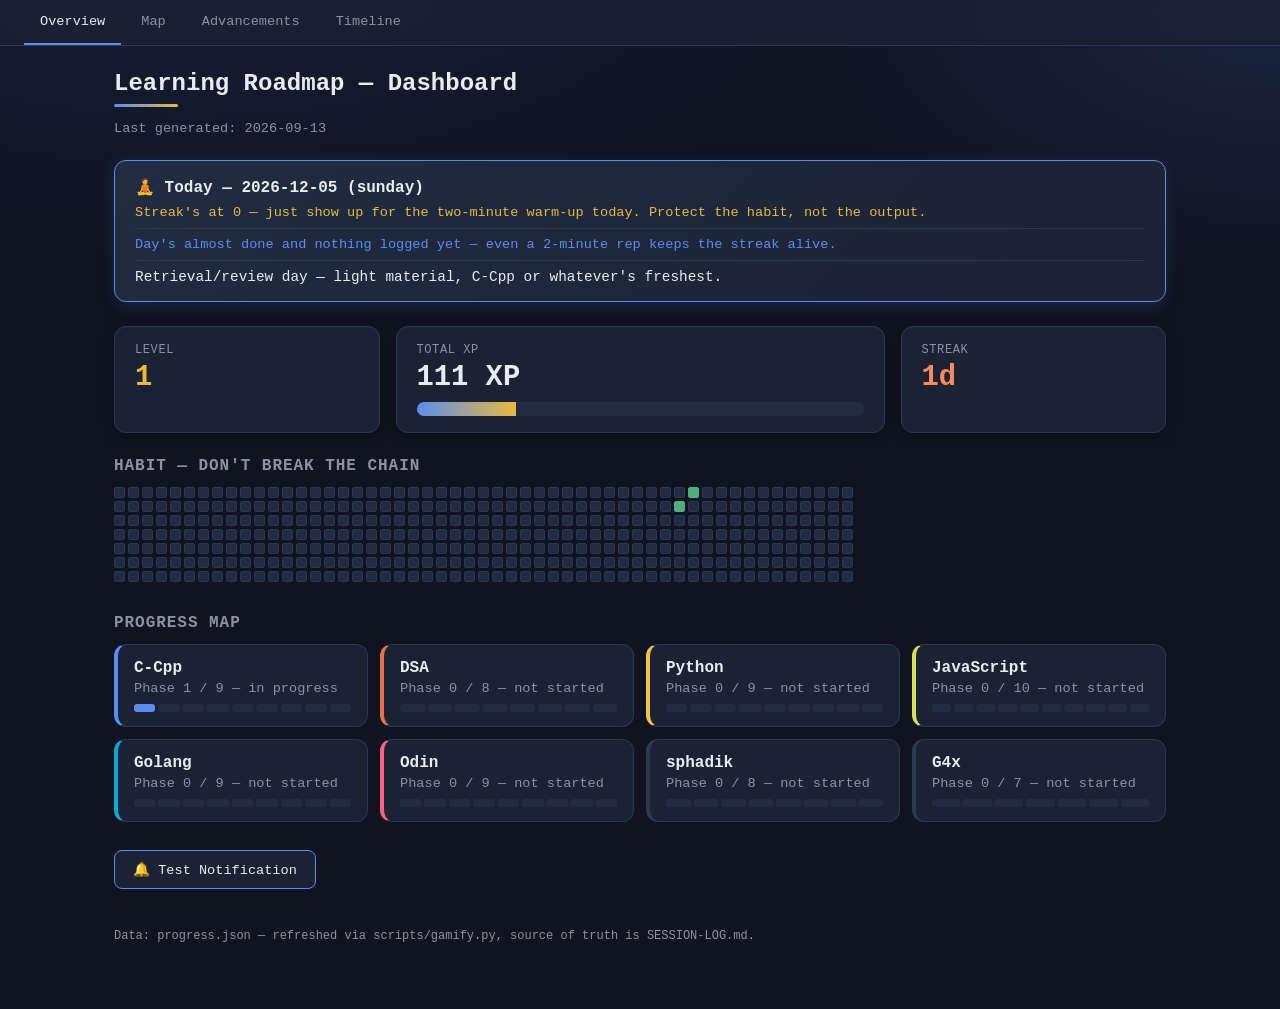
==== index.html @ 18591872 "Fix stale today.json making the dashboard think a past day was today today.json only regenerates at " ====
<!doctype html>
<html lang="en">
<head>
<meta charset="utf-8">
<meta name="viewport" content="width=device-width, initial-scale=1">
<title>Learning Roadmap — Dashboard</title>
<link rel="stylesheet" href="style.css">
<link rel="manifest" href="manifest.json">
<meta name="theme-color" content="#0f1420">
<link rel="apple-touch-icon" href="icons/icon-192.png">
<link rel="icon" href="data:image/svg+xml,<svg xmlns=%27http://www.w3.org/2000/svg%27 viewBox=%270 0 100 100%27><text y=%27.9em%27 font-size=%2790%27>%F0%9F%8E%AE</text></svg>">
</head>
<body>
  <main>
    <h1>Learning Roadmap — Dashboard</h1>
    <div class="sub" id="generated">loading…</div>

    <div class="today-card" id="today-card" hidden></div>

    <div class="top">
      <div class="card">
        <div class="label">Level</div>
        <div class="value level-value" id="level">—</div>
      </div>
      <div class="card" style="flex: 2;">
        <div class="label">Total XP</div>
        <div class="value" id="xp">—</div>
        <div class="xp-bar-wrap"><div class="xp-bar" id="xp-bar" style="width:0%"></div></div>
      </div>
      <div class="card">
        <div class="label">Streak</div>
        <div class="value streak-value" id="streak">—</div>
      </div>
    </div>

    <section>
      <h2>Habit — Don't Break the Chain</h2>
      <div class="heatmap-wrap">
        <div class="heatmap" id="heatmap"></div>
      </div>
    </section>

    <section>
      <h2>Progress Map</h2>
      <div class="map-grid" id="map"></div>
    </section>

    <section class="notif-test">
      <button id="test-notif-btn">🔔 Test Notification</button>
      <div class="notif-status" id="notif-status"></div>
    </section>

    <footer id="footer"></footer>
  </main>

  <script src="nav.js"></script>
  <script>
    renderNav("index.html");

    function render(data) {
      document.getElementById("generated").textContent = "Last generated: " + data.generated;
      document.getElementById("level").textContent = data.level;
      document.getElementById("xp").textContent = data.total_xp + " XP";
      document.getElementById("streak").textContent = data.streak.current + "d";

      const xpIntoLevel = data.total_xp % 500;
      document.getElementById("xp-bar").style.width = (xpIntoLevel / 500 * 100) + "%";

      const map = document.getElementById("map");
      map.innerHTML = "";
      for (const [subject, info] of Object.entries(data.subjects)) {
        const card = document.createElement("div");
        card.className = "subject-card" + (info.finished ? " finished" : "");
        card.style.setProperty("--subject-color", SUBJECT_COLOR[subject] || "var(--border)");
        const dots = Array.from({ length: info.max_phase }, (_, i) => {
          const filled = i < info.phase;
          const cls = info.finished ? "finished" : filled ? "filled" : "";
          return `<div class="phase-dot ${cls}"></div>`;
        }).join("");
        card.innerHTML = `
          <div class="subject-name">${subject} ${info.finished ? '<span class="check">✓</span>' : ""}</div>
          <div class="subject-phase">Phase ${info.phase} / ${info.max_phase} — ${info.status}</div>
          <div class="phase-track">${dots}</div>
        `;
        map.appendChild(card);
      }

      renderHeatmap(data.streak.active_dates);

      document.getElementById("footer").textContent =
        "Data: progress.json — refreshed via scripts/gamify.py, source of truth is SESSION-LOG.md.";
    }

    let lastActiveDates = [];

    function renderHeatmap(activeDates) {
      if (activeDates) lastActiveDates = activeDates;
      const active = new Set(lastActiveDates);
      const el = document.getElementById("heatmap");
      const wrap = el.parentElement;
      el.innerHTML = "";

      // Fill the available width: wider on desktop (more weeks of history), fewer
      // weeks on a narrow phone screen instead of a fixed count either way.
      const CELL = 11, GAP = 3;
      const weeksFit = Math.floor((wrap.clientWidth + GAP) / (CELL + GAP));
      const WEEKS = Math.max(8, Math.min(53, weeksFit));

      const today = new Date();
      today.setHours(0, 0, 0, 0);
      // Start on the Sunday at or before (today - (WEEKS*7 - 1) days), so the grid
      // ends on today's own column.
      const start = new Date(today);
      start.setDate(start.getDate() - (WEEKS * 7 - 1));
      start.setDate(start.getDate() - start.getDay());

      for (let week = 0; week < WEEKS; week++) {
        const col = document.createElement("div");
        col.className = "heatmap-col";
        for (let day = 0; day < 7; day++) {
          const d = new Date(start);
          d.setDate(d.getDate() + week * 7 + day);
          const iso = d.toISOString().slice(0, 10);
          const cell = document.createElement("div");
          const future = d > today;
          cell.className = "heatmap-cell" + (active.has(iso) ? " active" : "") + (future ? " future" : "");
          cell.title = iso + (active.has(iso) ? " — active" : "");
          col.appendChild(cell);
        }
        el.appendChild(col);
      }
    }

    const DAY_ICON = { weekday: "🎯", saturday: "🚀", sunday: "🧘" };

    // The deep-work block from the weekly schedule (10:45-13:30, every day type) —
    // used only to pick the urgency framing, not to gate anything.
    const SESSION_START = 10 * 60 + 45;
    const SESSION_END = 13 * 60 + 30;
    const DAY_ALMOST_OVER = 22 * 60;

    function timeOfDayMessage() {
      const now = new Date();
      const nowMin = now.getHours() * 60 + now.getMinutes();
      if (nowMin < SESSION_START) {
        return "Upcoming session at 10:45 — remember to log on.";
      }
      if (nowMin < SESSION_END) {
        return "Session time — hope you've started! Don't forget to push your progress.";
      }
      if (nowMin < DAY_ALMOST_OVER) {
        return "Session window's passed — still plenty of day left, jump in when you can.";
      }
      return "Day's almost done and nothing logged yet — even a 2-minute rep keeps the streak alive.";
    }

    function renderToday(t, activeToday) {
      const card = document.getElementById("today-card");
      if (!t) { card.hidden = true; return; }
      card.hidden = false;

      const lines = [];

      if (activeToday) {
        lines.push(`<div class="today-task">✅ Already logged today — nice. See you tomorrow.</div>`);
      } else {
        if (t.never_miss_twice) {
          lines.push(`<div class="today-nudge">Streak's at 0 — just show up for the
            two-minute warm-up today. Protect the habit, not the output.</div>`);
        }
        lines.push(`<div class="today-nudge today-time">${timeOfDayMessage()}</div>`);
        if (t.day_type === "sunday") {
          lines.push(`<div class="today-task">Retrieval/review day — light material, ${t.primary} or whatever's freshest.</div>`);
        } else {
          lines.push(`<div class="today-task"><span class="today-label">Primary (${t.primary}):</span> ${t.primary_task || "no pending task found"}</div>`);
          if (t.secondary) {
            lines.push(`<div class="today-task"><span class="today-label">Secondary (${t.secondary}):</span> ${t.secondary_task || "no pending task found"}</div>`);
          }
        }
      }

      card.innerHTML = `
        <div class="today-header">${DAY_ICON[t.day_type] || "📌"} Today — ${t.date} (${t.day_type})</div>
        ${lines.join("")}
      `;
    }

    const DAY_TYPE_JS = { 0: "weekday", 1: "weekday", 2: "weekday", 3: "weekday",
                           4: "weekday", 5: "saturday", 6: "sunday" };

    // today.json's own date/day_type is a snapshot only regenerated at session end
    // (can be days stale) — always trust the browser's live clock for "what day is
    // it", never the snapshot's, or a stale Sunday keeps reporting "already logged
    // today" forever once Monday actually arrives.
    function liveToday() {
      const d = new Date();
      d.setHours(0, 0, 0, 0);
      return { date: d.toISOString().slice(0, 10), day_type: DAY_TYPE_JS[d.getDay()] };
    }

    let lastToday = null;

    function refreshTodayCard() {
      if (!lastToday) return;
      const live = liveToday();
      const activeToday = lastActiveDates.includes(live.date);
      renderToday({ ...lastToday, date: live.date, day_type: live.day_type }, activeToday);
    }

    Promise.all([
      loadProgress(),
      fetch("today.json").then((r) => (r.ok ? r.json() : null)).catch(() => null),
    ])
      .then(([progress, today]) => {
        render(progress);
        lastToday = today;
        refreshTodayCard();
      })
      .catch((err) => {
        document.getElementById("generated").textContent = "Failed to load progress.json: " + err;
      });

    // The time-of-day framing (not the task/streak data) changes across the day
    // even with no new push, and midnight can roll over while the tab stays open —
    // re-render the whole card, live date included, every few minutes.
    setInterval(refreshTodayCard, 5 * 60 * 1000);

    // Fires a real local notification through the already-registered service
    // worker — confirms the phone/PWA notification pipeline works on this device
    // before wiring up the real ntfy.sh scheduled push.
    document.getElementById("test-notif-btn").addEventListener("click", async () => {
      const status = document.getElementById("notif-status");
      if (!("Notification" in window)) {
        status.textContent = "This browser doesn't support notifications.";
        return;
      }
      let perm = Notification.permission;
      if (perm === "default") {
        perm = await Notification.requestPermission();
      }
      if (perm !== "granted") {
        status.textContent = "Permission denied — enable notifications for this site in your browser/OS settings.";
        return;
      }
      if (!("serviceWorker" in navigator)) {
        status.textContent = "No service worker support — can't show a notification here.";
        return;
      }
      try {
        const reg = await navigator.serviceWorker.ready;
        await reg.showNotification("Learning Roadmap", {
          body: lastToday
            ? `Test ping — today's primary is ${lastToday.primary}.`
            : "Test notification — this is what a real reminder will look like.",
          icon: "icons/icon-192.png",
          badge: "icons/icon-192.png",
        });
        status.textContent = "Sent — check your notification shade.";
      } catch (err) {
        status.textContent = "Failed to show notification: " + err;
      }
    });

    let resizeTimer;
    window.addEventListener("resize", () => {
      clearTimeout(resizeTimer);
      resizeTimer = setTimeout(() => renderHeatmap(), 150);
    });
  </script>
</body>
</html>
---- style.css ----
:root {
  --bg: #0f1420;
  --panel: #1a2233;
  --panel2: #212c42;
  --text: #e8ecf4;
  --muted: #8a93a6;
  --accent: #5b8def;
  --gold: #e8b93e;
  --green: #4caf7d;
  --border: #2c3852;

  --c-cpp: #5b8def;
  --c-dsa: #e8734a;
  --c-python: #f4c542;
  --c-javascript: #d4e157;
  --c-golang: #00acd7;
  --c-odin: #ff6188;
}

*, *::before, *::after { box-sizing: border-box; }

body {
  margin: 0;
  background:
    radial-gradient(1200px 600px at 15% -10%, #17203a 0%, transparent 60%),
    radial-gradient(900px 500px at 100% 0%, #1a2540 0%, transparent 55%),
    var(--bg);
  color: var(--text);
  font-family: ui-monospace, "SF Mono", Consolas, monospace;
  -webkit-font-smoothing: antialiased;
}

main {
  max-width: 1100px;
  margin: 0 auto;
  padding: 24px;
}

h1 {
  font-size: 1.5rem;
  margin: 0 0 4px;
  position: relative;
  padding-bottom: 10px;
}
h1::after {
  content: "";
  position: absolute;
  left: 0; bottom: 0;
  width: 64px; height: 3px;
  border-radius: 2px;
  background: linear-gradient(90deg, var(--accent), var(--gold));
}
h2 { font-size: 1rem; color: var(--muted); text-transform: uppercase; letter-spacing: 0.06em; margin-bottom: 12px; }
.sub { color: var(--muted); margin: 14px 0 24px; font-size: 0.85rem; }
section { margin-bottom: 28px; }
.empty { color: var(--muted); font-style: italic; }

/* ---- nav ---- */
nav {
  background: rgba(26, 34, 51, 0.85);
  backdrop-filter: blur(6px);
  border-bottom: 1px solid var(--border);
  display: flex;
  gap: 4px;
  padding: 0 24px;
  overflow-x: auto;
  flex-wrap: nowrap;
  position: sticky;
  top: 0;
  z-index: 20;
}
nav a {
  color: var(--muted);
  text-decoration: none;
  padding: 14px 16px;
  font-size: 0.85rem;
  border-bottom: 2px solid transparent;
  white-space: nowrap;
  transition: color 0.15s ease, border-color 0.15s ease;
}
nav a:hover { color: var(--text); }
nav a.active { color: var(--text); border-bottom-color: var(--accent); }

/* ---- overview cards ---- */
.top { display: flex; gap: 16px; flex-wrap: wrap; margin-bottom: 24px; }
.card {
  background: var(--panel);
  border: 1px solid var(--border);
  border-radius: 12px;
  padding: 16px 20px;
  flex: 1;
  min-width: 180px;
  box-shadow: 0 1px 0 rgba(255, 255, 255, 0.03) inset, 0 4px 12px rgba(0, 0, 0, 0.2);
  transition: transform 0.15s ease, box-shadow 0.15s ease, border-color 0.15s ease;
}
.card:hover {
  transform: translateY(-2px);
  border-color: var(--accent);
  box-shadow: 0 8px 20px rgba(0, 0, 0, 0.35);
}
.card .label { color: var(--muted); font-size: 0.75rem; text-transform: uppercase; letter-spacing: 0.05em; }
.card .value { font-size: 1.8rem; font-weight: bold; margin-top: 4px; }
.level-value { color: var(--gold); }
.streak-value { color: #ff8a5b; }

.xp-bar-wrap { background: var(--panel2); border-radius: 8px; height: 14px; overflow: hidden; margin-top: 8px; }
.xp-bar { height: 100%; background: linear-gradient(90deg, var(--accent), var(--gold)); transition: width 0.4s ease; }

/* ---- today card ---- */
.today-card {
  background: linear-gradient(135deg, var(--panel2), var(--panel));
  border: 1px solid var(--accent);
  border-radius: 12px;
  padding: 16px 20px;
  margin-bottom: 24px;
  box-shadow: 0 4px 16px rgba(91, 141, 239, 0.15);
}
.today-header { font-weight: bold; margin-bottom: 8px; }
.today-task { font-size: 0.9rem; margin-top: 4px; }
.today-label { color: var(--muted); }
.today-nudge {
  font-size: 0.85rem;
  color: var(--gold);
  margin-bottom: 8px;
  padding-bottom: 8px;
  border-bottom: 1px solid var(--border);
}
.today-nudge.today-time { color: var(--accent); }

/* ---- habit heatmap ---- */
.heatmap-wrap { overflow-x: auto; padding-bottom: 4px; }
.heatmap { display: flex; gap: 3px; width: max-content; }
.heatmap-col { display: flex; flex-direction: column; gap: 3px; }
.heatmap-cell {
  width: 11px; height: 11px;
  border-radius: 2px;
  background: var(--panel2);
  border: 1px solid var(--border);
}
.heatmap-cell.active { background: var(--green); border-color: var(--green); }
.heatmap-cell.future { visibility: hidden; }

.map-grid { display: grid; grid-template-columns: repeat(auto-fit, minmax(220px, 1fr)); gap: 12px; }
.subject-card {
  background: var(--panel);
  border: 1px solid var(--border);
  border-radius: 12px;
  padding: 14px 16px;
  border-left: 4px solid var(--subject-color, var(--border));
  transition: transform 0.15s ease, box-shadow 0.15s ease;
}
.subject-card:hover { transform: translateY(-2px); box-shadow: 0 8px 20px rgba(0, 0, 0, 0.3); }
.subject-card.finished { border-color: var(--green); }
.subject-name { font-weight: bold; display: flex; justify-content: space-between; align-items: center; }
.subject-name .check { color: var(--green); }
.subject-phase { color: var(--muted); font-size: 0.85rem; margin: 4px 0 8px; }
.phase-track { display: flex; gap: 3px; }
.phase-dot { flex: 1; height: 8px; border-radius: 3px; background: var(--panel2); }
.phase-dot.filled { background: var(--accent); }
.phase-dot.finished { background: var(--green); }

/* ---- advancements: tabs ---- */
.tab-strip { display: flex; gap: 6px; flex-wrap: wrap; margin-bottom: 24px; }
.tab {
  background: var(--panel);
  border: 1px solid var(--border);
  color: var(--muted);
  border-radius: 8px;
  padding: 8px 14px;
  font-family: inherit;
  font-size: 0.85rem;
  cursor: pointer;
  display: flex;
  align-items: center;
  gap: 6px;
}
.tab { transition: color 0.15s ease, border-color 0.15s ease, transform 0.15s ease; }
.tab:hover { color: var(--text); transform: translateY(-1px); }
.tab.active { color: var(--text); border-color: var(--accent); background: var(--panel2); }
.tab-dot { width: 8px; height: 8px; border-radius: 50%; background: var(--dot, var(--muted)); }

/* ---- advancements: elbow-branching tree ---- */
.tree-root { padding: 8px 0; overflow-x: auto; }
/* A plain sequence: nodes stack straight down, joined by a short vertical link —
   no indent. Indentation (.tree-children below) only happens at a real fork. */
.chain-col { display: flex; flex-direction: column; align-items: flex-start; }
.chain-link { width: 2px; height: 14px; background: var(--border); margin-left: 20px; }
.tree-children {
  margin-left: 26px;
  padding-left: 20px;
  padding-top: 12px;
  border-left: 2px solid var(--border);
  display: flex;
  flex-direction: column;
  gap: 12px;
}
.tree-child-row { position: relative; }
.tree-child-row::before {
  content: "";
  position: absolute;
  left: -20px;
  top: 20px;
  width: 20px;
  height: 2px;
  background: var(--border);
}

.adv-node {
  display: inline-flex;
  align-items: center;
  gap: 10px;
  background: var(--panel);
  border-radius: 8px;
  padding: 10px 14px;
  min-width: 220px;
  position: relative;
  transition: transform 0.15s ease, box-shadow 0.15s ease;
}
.adv-node:hover { transform: translateY(-2px); box-shadow: 0 6px 16px rgba(0, 0, 0, 0.3); }
.adv-node .icon {
  width: 32px; height: 32px; flex: none;
  display: flex; align-items: center; justify-content: center;
  font-size: 1.2rem;
}
.adv-node.tier-task .icon { background: #3a4258; border-radius: 4px; }
.adv-node.tier-goal .icon { background: #2c3f66; border-radius: 10px; }
.adv-node.tier-challenge .icon { background: #4a3a1c; border-radius: 4px; }
.adv-node.earned.tier-task { border: 2px solid #7d8aa8; }
.adv-node.earned.tier-goal { border: 2px solid var(--accent); }
.adv-node.earned.tier-challenge { border: 2px solid var(--gold); box-shadow: 0 0 12px rgba(232, 185, 62, 0.35); }
.adv-node.locked { border: 2px solid var(--border); opacity: 0.6; }
.adv-node.locked .title { color: var(--muted); }
.adv-node .title { font-size: 0.85rem; font-weight: bold; }
.adv-node .detail { font-size: 0.7rem; color: var(--muted); max-width: 220px; margin-top: 2px; }

/* CSS-only hover tooltip: the factual "how earned" / requirement text */
.adv-node[data-tooltip] { cursor: default; }
.adv-node[data-tooltip]::after {
  content: attr(data-tooltip);
  position: absolute;
  bottom: calc(100% + 10px);
  left: 0;
  background: #14192a;
  border: 1px solid var(--border);
  color: var(--text);
  font-size: 0.75rem;
  padding: 8px 12px;
  border-radius: 6px;
  width: max-content;
  max-width: 260px;
  white-space: normal;
  opacity: 0;
  pointer-events: none;
  transform: translateY(4px);
  transition: opacity 0.15s ease, transform 0.15s ease;
  z-index: 10;
  box-shadow: 0 6px 16px rgba(0, 0, 0, 0.4);
}
.adv-node[data-tooltip]::before {
  content: "";
  position: absolute;
  bottom: calc(100% + 4px);
  left: 16px;
  border: 6px solid transparent;
  border-top-color: #14192a;
  opacity: 0;
  pointer-events: none;
  transition: opacity 0.15s ease;
  z-index: 10;
}
.adv-node[data-tooltip]:hover::after,
.adv-node[data-tooltip]:hover::before {
  opacity: 1;
  transform: translateY(0);
}

/* ---- timeline ---- */
.timeline { border-left: 2px solid var(--border); padding-left: 20px; }
.timeline-item { margin-bottom: 18px; position: relative; }
.timeline-item::before {
  content: "";
  position: absolute; left: -25px; top: 4px;
  width: 10px; height: 10px; border-radius: 50%;
  background: var(--dot-color, var(--muted));
}
.timeline-date { color: var(--muted); font-size: 0.75rem; }
.timeline-detail { font-size: 0.9rem; margin-top: 2px; }
.timeline-subject { font-weight: bold; }

/* ---- mermaid map page ---- */
.mermaid-wrap { background: var(--panel); border: 1px solid var(--border); border-radius: 10px; padding: 20px; overflow-x: auto; }

/* ---- notification test ---- */
.notif-test { display: flex; flex-direction: column; align-items: flex-start; gap: 8px; }
#test-notif-btn {
  background: var(--panel);
  border: 1px solid var(--accent);
  color: var(--text);
  border-radius: 8px;
  padding: 10px 18px;
  font-family: inherit;
  font-size: 0.85rem;
  cursor: pointer;
  transition: transform 0.15s ease, background 0.15s ease;
}
#test-notif-btn:hover { background: var(--panel2); transform: translateY(-1px); }
.notif-status { color: var(--muted); font-size: 0.8rem; }

footer { color: var(--muted); font-size: 0.75rem; margin: 32px 0; }

/* ---- responsive ---- */
@media (max-width: 640px) {
  main { padding: 16px; }
  nav { padding: 0 12px; }
  nav a { padding: 12px 10px; font-size: 0.8rem; }

  h1 { font-size: 1.25rem; }
  .sub { font-size: 0.8rem; }

  .card { min-width: 140px; padding: 14px 16px; }
  .card .value { font-size: 1.5rem; }

  .mermaid-wrap { padding: 10px; }

  .adv-node { min-width: 0; padding: 8px 10px; }
  .adv-node .detail { max-width: 160px; }
  .tree-children {
    margin-left: 14px;
    padding-left: 10px;
    padding-top: 10px;
    gap: 8px;
  }
  .tree-child-row::before { left: -10px; width: 10px; }

  .timeline { padding-left: 16px; }
  .timeline-item::before { left: -21px; }
}
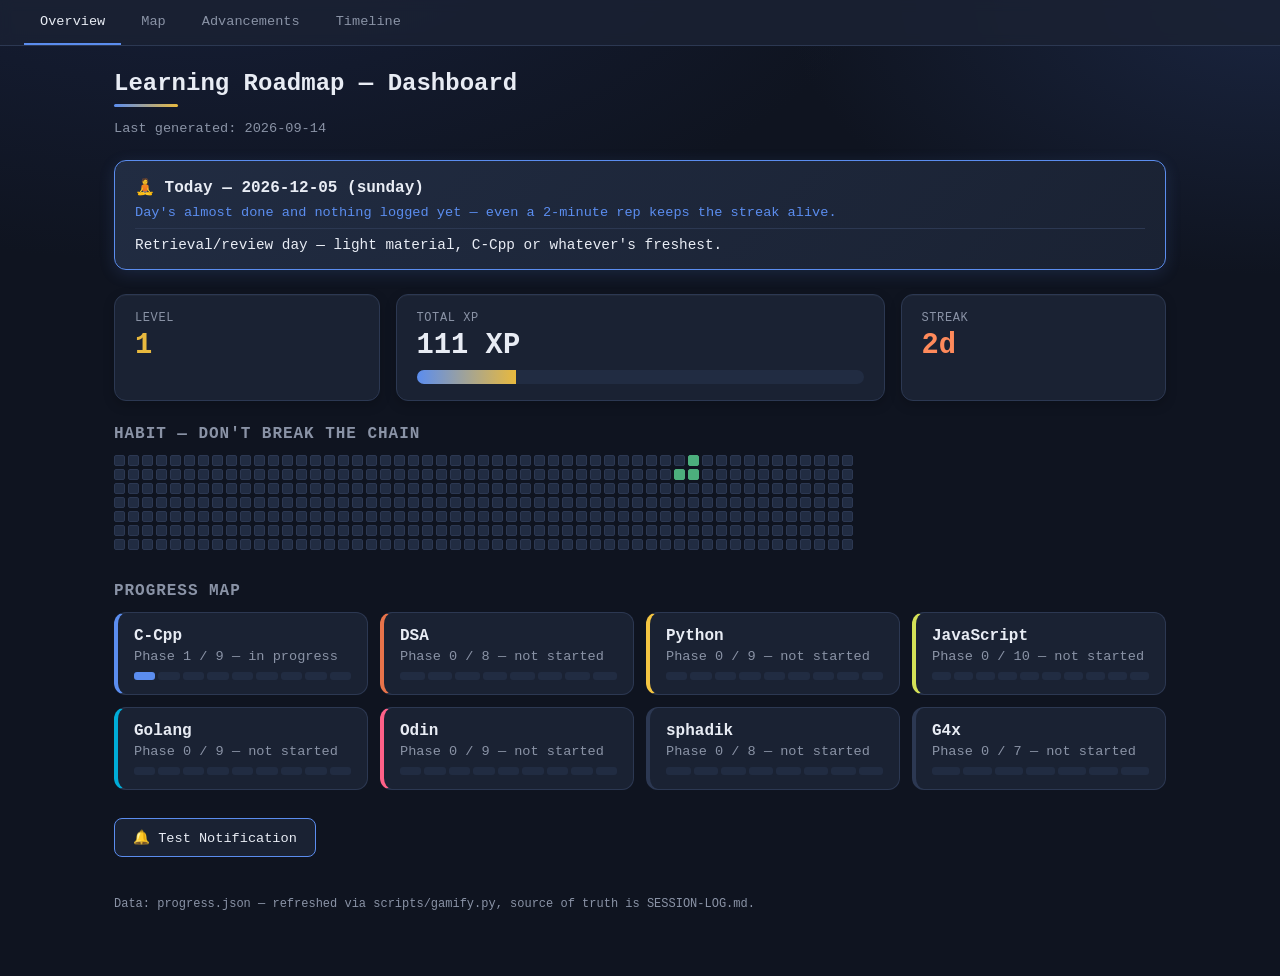
==== commit bdbca315: "Fix date-off-by-one in timezones ahead of UTC (IST etc) toISOString() converts to UTC before formatt" ====
--- a/index.html
+++ b/index.html
@@ -93,6 +93,17 @@
 
     let lastActiveDates = [];
 
+    // toISOString() converts to UTC — a local midnight Date in any timezone ahead
+    // of UTC (e.g. IST, +5:30) rolls back to the previous day once converted. Build
+    // the ISO string from local y/m/d components instead, everywhere "today" or a
+    // calendar-grid date needs to become a plain YYYY-MM-DD string.
+    function isoLocal(d) {
+      const y = d.getFullYear();
+      const m = String(d.getMonth() + 1).padStart(2, "0");
+      const day = String(d.getDate()).padStart(2, "0");
+      return `${y}-${m}-${day}`;
+    }
+
     function renderHeatmap(activeDates) {
       if (activeDates) lastActiveDates = activeDates;
       const active = new Set(lastActiveDates);
@@ -120,7 +131,7 @@
         for (let day = 0; day < 7; day++) {
           const d = new Date(start);
           d.setDate(d.getDate() + week * 7 + day);
-          const iso = d.toISOString().slice(0, 10);
+          const iso = isoLocal(d);
           const cell = document.createElement("div");
           const future = d > today;
           cell.className = "heatmap-cell" + (active.has(iso) ? " active" : "") + (future ? " future" : "");
@@ -195,7 +206,7 @@
     function liveToday() {
       const d = new Date();
       d.setHours(0, 0, 0, 0);
-      return { date: d.toISOString().slice(0, 10), day_type: DAY_TYPE_JS[d.getDay()] };
+      return { date: isoLocal(d), day_type: DAY_TYPE_JS[d.getDay()] };
     }
 
     let lastToday = null;
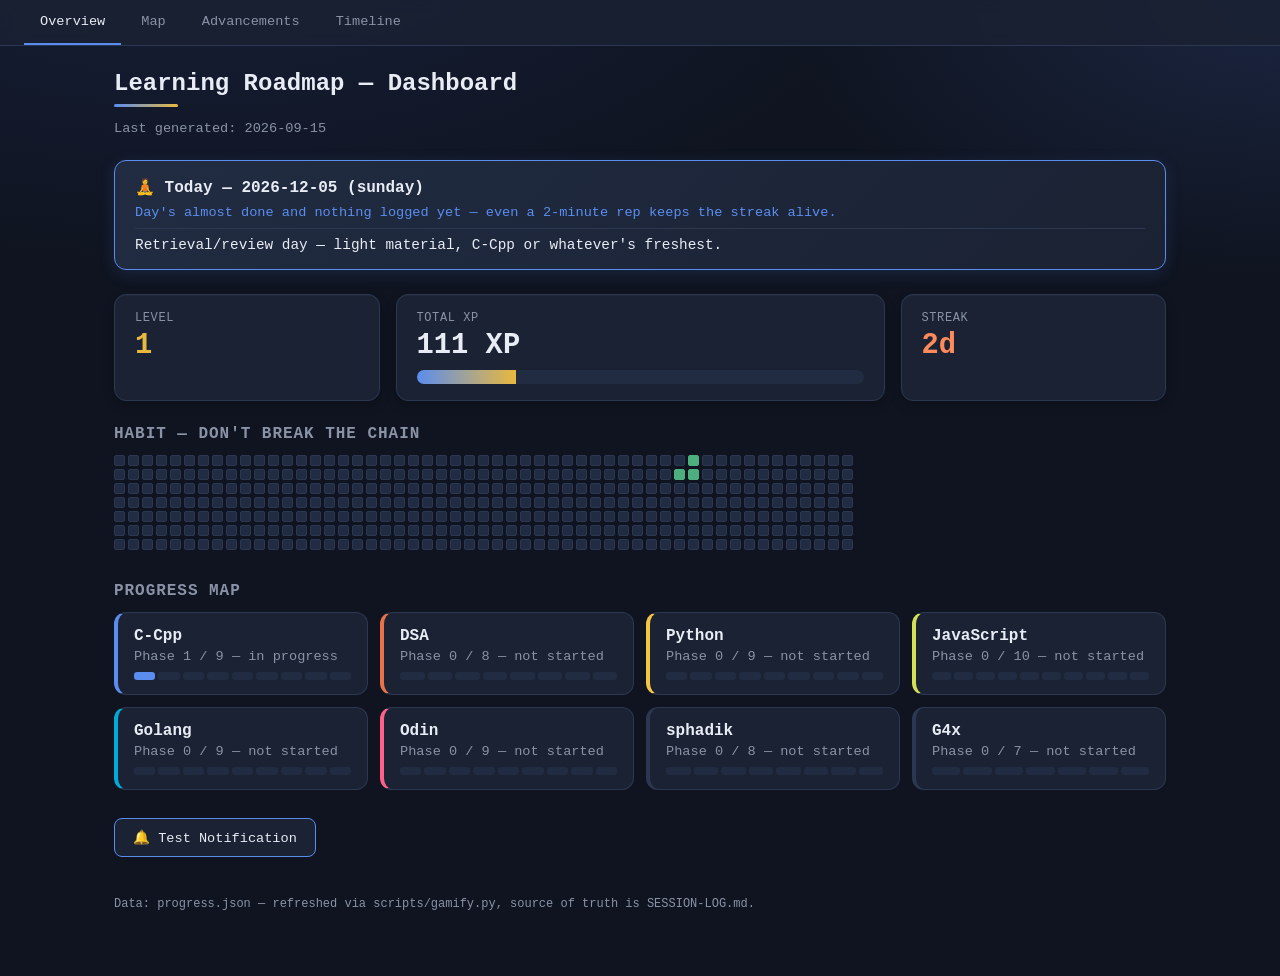
==== commit f6345470: "Re-fetch progress.json/today.json on the periodic refresh, not just re-render A tab or installed PWA" ====
--- a/index.html
+++ b/index.html
@@ -218,23 +218,28 @@
       renderToday({ ...lastToday, date: live.date, day_type: live.day_type }, activeToday);
     }
 
-    Promise.all([
-      loadProgress(),
-      fetch("today.json").then((r) => (r.ok ? r.json() : null)).catch(() => null),
-    ])
-      .then(([progress, today]) => {
-        render(progress);
-        lastToday = today;
-        refreshTodayCard();
-      })
-      .catch((err) => {
-        document.getElementById("generated").textContent = "Failed to load progress.json: " + err;
-      });
-
-    // The time-of-day framing (not the task/streak data) changes across the day
-    // even with no new push, and midnight can roll over while the tab stays open —
-    // re-render the whole card, live date included, every few minutes.
-    setInterval(refreshTodayCard, 5 * 60 * 1000);
+    function loadAll() {
+      return Promise.all([
+        loadProgress(),
+        fetch("today.json").then((r) => (r.ok ? r.json() : null)).catch(() => null),
+      ])
+        .then(([progress, today]) => {
+          render(progress);
+          lastToday = today;
+          refreshTodayCard();
+        })
+        .catch((err) => {
+          document.getElementById("generated").textContent = "Failed to load progress.json: " + err;
+        });
+    }
+
+    loadAll();
+
+    // A tab/PWA left open never re-fetches on its own otherwise — level/XP/streak/
+    // heatmap would silently go stale for as long as it stays open, same failure
+    // shape as today.json's own staleness bug above. Re-fetch everything, not just
+    // re-render the today card's time-of-day framing.
+    setInterval(loadAll, 5 * 60 * 1000);
 
     // Fires a real local notification through the already-registered service
     // worker — confirms the phone/PWA notification pipeline works on this device
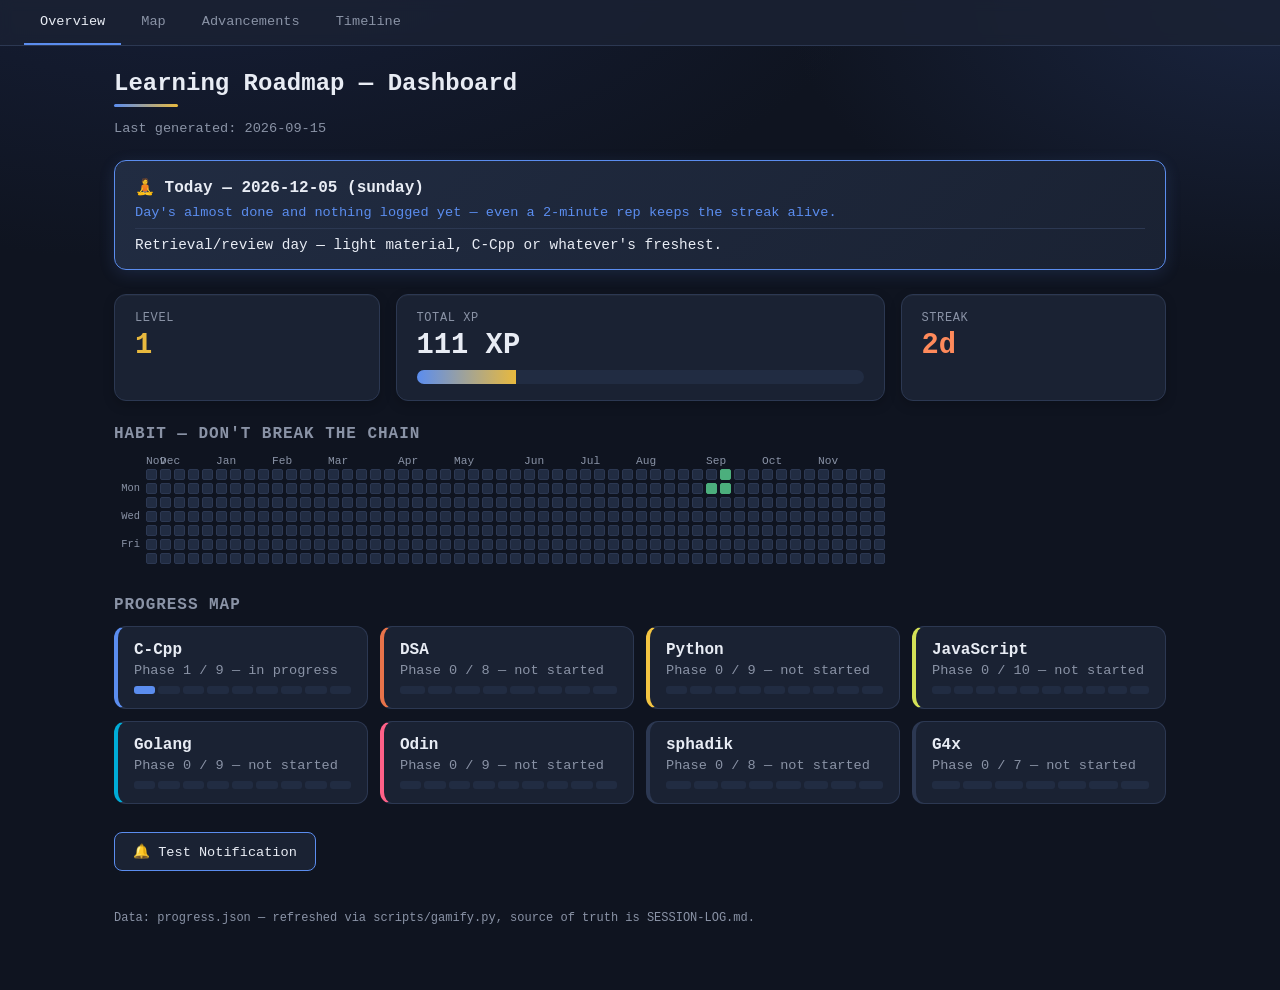
==== commit 8e89268d: "Add weekday/month labels around the habit heatmap The L-shaped arrangement of filled cells (a real 5" ====
--- a/index.html
+++ b/index.html
@@ -36,7 +36,22 @@
     <section>
       <h2>Habit — Don't Break the Chain</h2>
       <div class="heatmap-wrap">
-        <div class="heatmap" id="heatmap"></div>
+        <div class="heatmap-row">
+          <div class="heatmap-daycol-spacer"></div>
+          <div class="heatmap-months" id="heatmap-months"></div>
+        </div>
+        <div class="heatmap-row">
+          <div class="heatmap-daycol">
+            <div class="heatmap-daylabel"></div>
+            <div class="heatmap-daylabel">Mon</div>
+            <div class="heatmap-daylabel"></div>
+            <div class="heatmap-daylabel">Wed</div>
+            <div class="heatmap-daylabel"></div>
+            <div class="heatmap-daylabel">Fri</div>
+            <div class="heatmap-daylabel"></div>
+          </div>
+          <div class="heatmap" id="heatmap"></div>
+        </div>
       </div>
     </section>
 
@@ -104,26 +119,38 @@
       return `${y}-${m}-${day}`;
     }
 
+    const MONTH_SHORT = ["Jan", "Feb", "Mar", "Apr", "May", "Jun",
+                         "Jul", "Aug", "Sep", "Oct", "Nov", "Dec"];
+    // Must match .heatmap-daycol-spacer/.heatmap-daycol's width + margin-right in
+    // style.css — the day-label column now shares the row the grid measures against.
+    const DAYCOL_WIDTH = 32;
+
     function renderHeatmap(activeDates) {
       if (activeDates) lastActiveDates = activeDates;
       const active = new Set(lastActiveDates);
       const el = document.getElementById("heatmap");
-      const wrap = el.parentElement;
+      const wrap = el.closest(".heatmap-wrap");
       el.innerHTML = "";
 
       // Fill the available width: wider on desktop (more weeks of history), fewer
       // weeks on a narrow phone screen instead of a fixed count either way.
       const CELL = 11, GAP = 3;
-      const weeksFit = Math.floor((wrap.clientWidth + GAP) / (CELL + GAP));
+      const weeksFit = Math.floor((wrap.clientWidth - DAYCOL_WIDTH + GAP) / (CELL + GAP));
       const WEEKS = Math.max(8, Math.min(53, weeksFit));
 
       const today = new Date();
       today.setHours(0, 0, 0, 0);
-      // Start on the Sunday at or before (today - (WEEKS*7 - 1) days), so the grid
-      // ends on today's own column.
-      const start = new Date(today);
+      // The old version picked a start, THEN re-aligned it back to the preceding
+      // Sunday without extending the span to compensate — that realignment silently
+      // shortened the visible end by however many days it shifted, so the grid
+      // could end days before today (today's own column, and everything after it,
+      // just never got generated at all). Anchor the END instead: the Saturday
+      // closing today's own week, then step back a fixed number of full weeks —
+      // that start is *always* a Sunday already, no extra realignment needed.
+      const weekEnd = new Date(today);
+      weekEnd.setDate(weekEnd.getDate() + (6 - today.getDay()));
+      const start = new Date(weekEnd);
       start.setDate(start.getDate() - (WEEKS * 7 - 1));
-      start.setDate(start.getDate() - start.getDay());
 
       for (let week = 0; week < WEEKS; week++) {
         const col = document.createElement("div");
@@ -139,6 +166,25 @@
           col.appendChild(cell);
         }
         el.appendChild(col);
+      }
+
+      // A month label above the first column where that month appears — same
+      // week-start dates the grid itself just used, so they line up by construction.
+      const monthsEl = document.getElementById("heatmap-months");
+      monthsEl.innerHTML = "";
+      let lastMonth = null;
+      for (let week = 0; week < WEEKS; week++) {
+        const weekStart = new Date(start);
+        weekStart.setDate(weekStart.getDate() + week * 7);
+        const month = weekStart.getMonth();
+        if (month !== lastMonth) {
+          lastMonth = month;
+          const label = document.createElement("div");
+          label.className = "heatmap-month-label";
+          label.style.left = (week * (CELL + GAP)) + "px";
+          label.textContent = MONTH_SHORT[month];
+          monthsEl.appendChild(label);
+        }
       }
     }
 
--- a/style.css
+++ b/style.css
@@ -129,6 +129,25 @@
 
 /* ---- habit heatmap ---- */
 .heatmap-wrap { overflow-x: auto; padding-bottom: 4px; }
+.heatmap-row { display: flex; align-items: flex-start; }
+/* 32px = .heatmap-daycol's 26px width + 6px margin-right — keep these three in
+   sync so the month row and the day-label column both line up with the grid.
+   DAYCOL_WIDTH in index.html's <script> must match this same 32. */
+.heatmap-daycol-spacer { width: 32px; flex-shrink: 0; }
+.heatmap-daycol {
+  display: flex; flex-direction: column; gap: 3px;
+  width: 26px; flex-shrink: 0; margin-right: 6px;
+}
+.heatmap-daylabel {
+  height: 11px; line-height: 11px;
+  font-size: 0.65rem; color: var(--muted);
+  text-align: right;
+}
+.heatmap-months { position: relative; height: 14px; width: max-content; }
+.heatmap-month-label {
+  position: absolute; top: 0;
+  font-size: 0.7rem; color: var(--muted); white-space: nowrap;
+}
 .heatmap { display: flex; gap: 3px; width: max-content; }
 .heatmap-col { display: flex; flex-direction: column; gap: 3px; }
 .heatmap-cell {
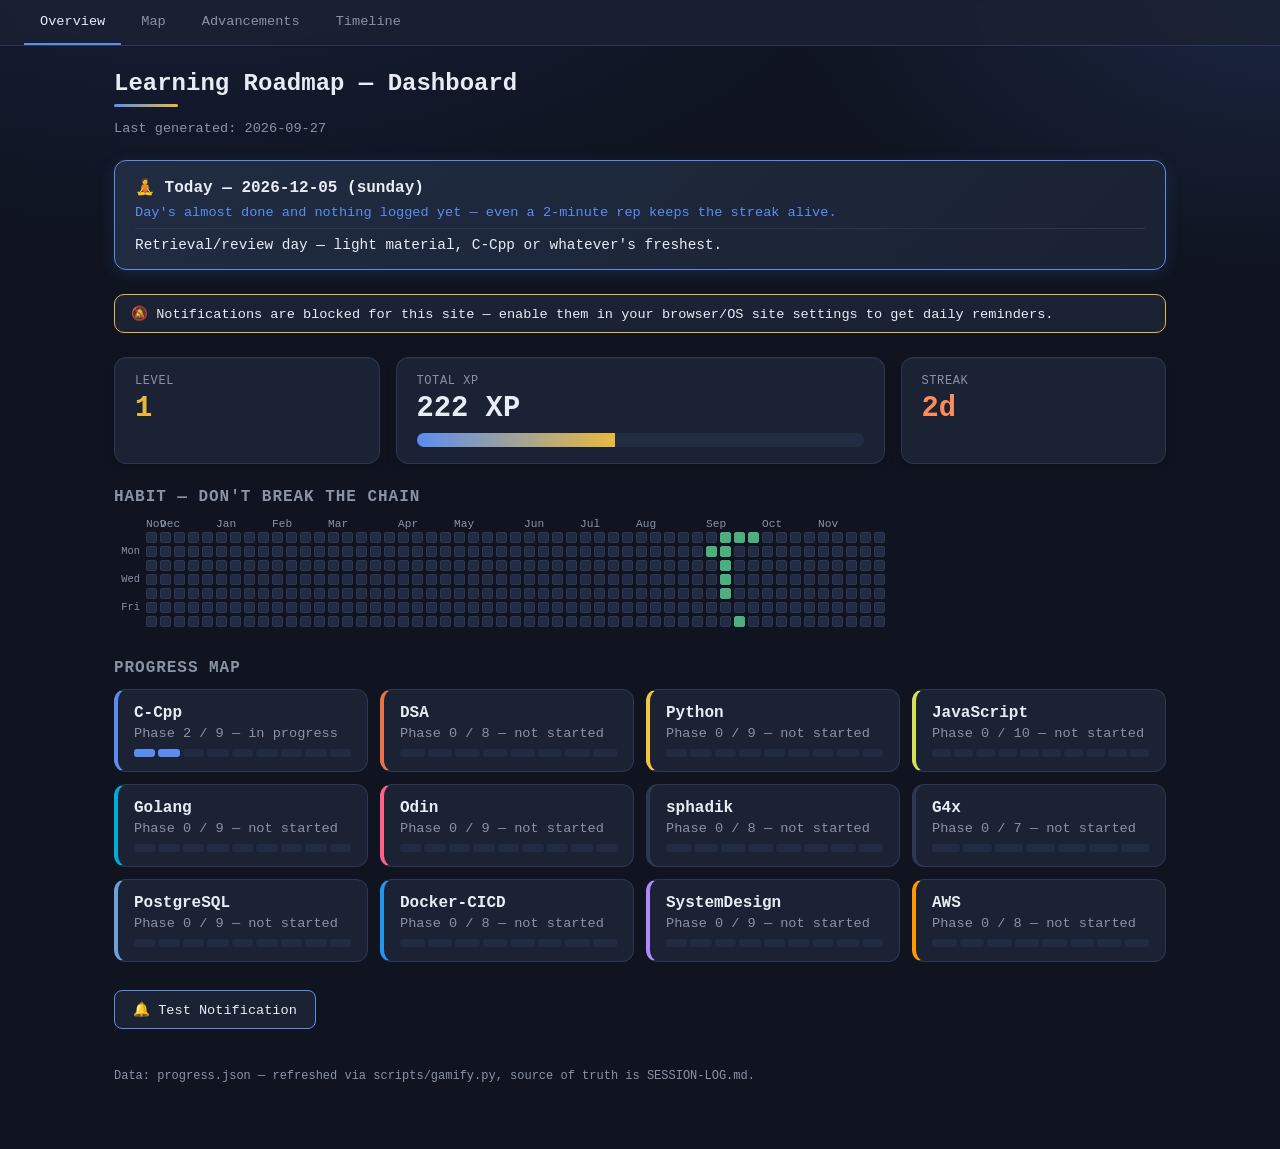
==== commit ed25a99e: "Add proactive notification permission banner" ====
--- a/index.html
+++ b/index.html
@@ -16,6 +16,7 @@
     <div class="sub" id="generated">loading…</div>
 
     <div class="today-card" id="today-card" hidden></div>
+    <div class="notif-banner" id="notif-banner" hidden></div>
 
     <div class="top">
       <div class="card">
@@ -287,18 +288,48 @@
     // re-render the today card's time-of-day framing.
     setInterval(loadAll, 5 * 60 * 1000);
 
+    // Requesting permission only works from a user gesture (a click) — browsers
+    // silently ignore/reject a bare requestPermission() call on page load. So the
+    // banner below still needs its own "Enable" button; what we CAN do unprompted
+    // on load is check the current state and surface a visible banner instead of
+    // only offering permission buried in the test button at the bottom.
+    async function ensurePermission() {
+      if (!("Notification" in window)) return "unsupported";
+      let perm = Notification.permission;
+      if (perm === "default") perm = await Notification.requestPermission();
+      return perm;
+    }
+
+    function renderNotifBanner() {
+      const banner = document.getElementById("notif-banner");
+      if (!("Notification" in window)) { banner.hidden = true; return; }
+      const perm = Notification.permission;
+      if (perm === "granted") { banner.hidden = true; return; }
+      banner.hidden = false;
+      if (perm === "denied") {
+        banner.innerHTML = `🔕 Notifications are blocked for this site — enable them in your
+          browser/OS site settings to get daily reminders.`;
+      } else {
+        banner.innerHTML = `🔔 Enable notifications to get your daily reminder.
+          <button id="notif-enable-btn">Enable</button>`;
+        document.getElementById("notif-enable-btn").addEventListener("click", async () => {
+          await ensurePermission();
+          renderNotifBanner();
+        });
+      }
+    }
+    renderNotifBanner();
+
     // Fires a real local notification through the already-registered service
     // worker — confirms the phone/PWA notification pipeline works on this device
     // before wiring up the real ntfy.sh scheduled push.
     document.getElementById("test-notif-btn").addEventListener("click", async () => {
       const status = document.getElementById("notif-status");
-      if (!("Notification" in window)) {
+      const perm = await ensurePermission();
+      renderNotifBanner();
+      if (perm === "unsupported") {
         status.textContent = "This browser doesn't support notifications.";
         return;
-      }
-      let perm = Notification.permission;
-      if (perm === "default") {
-        perm = await Notification.requestPermission();
       }
       if (perm !== "granted") {
         status.textContent = "Permission denied — enable notifications for this site in your browser/OS settings.";
--- a/style.css
+++ b/style.css
@@ -15,6 +15,10 @@
   --c-javascript: #d4e157;
   --c-golang: #00acd7;
   --c-odin: #ff6188;
+  --c-postgresql: #6f9fd8;
+  --c-docker: #2496ed;
+  --c-sysdesign: #b388ff;
+  --c-aws: #ff9900;
 }
 
 *, *::before, *::after { box-sizing: border-box; }
@@ -309,6 +313,31 @@
 /* ---- mermaid map page ---- */
 .mermaid-wrap { background: var(--panel); border: 1px solid var(--border); border-radius: 10px; padding: 20px; overflow-x: auto; }
 
+/* ---- notification banner (proactive, on load) ---- */
+.notif-banner {
+  background: var(--panel);
+  border: 1px solid var(--gold);
+  border-radius: 10px;
+  padding: 10px 16px;
+  margin-bottom: 24px;
+  font-size: 0.85rem;
+  display: flex;
+  align-items: center;
+  gap: 12px;
+  flex-wrap: wrap;
+}
+.notif-banner button {
+  background: var(--gold);
+  color: #14192a;
+  border: none;
+  border-radius: 6px;
+  padding: 6px 14px;
+  font-family: inherit;
+  font-size: 0.8rem;
+  font-weight: bold;
+  cursor: pointer;
+}
+
 /* ---- notification test ---- */
 .notif-test { display: flex; flex-direction: column; align-items: flex-start; gap: 8px; }
 #test-notif-btn {
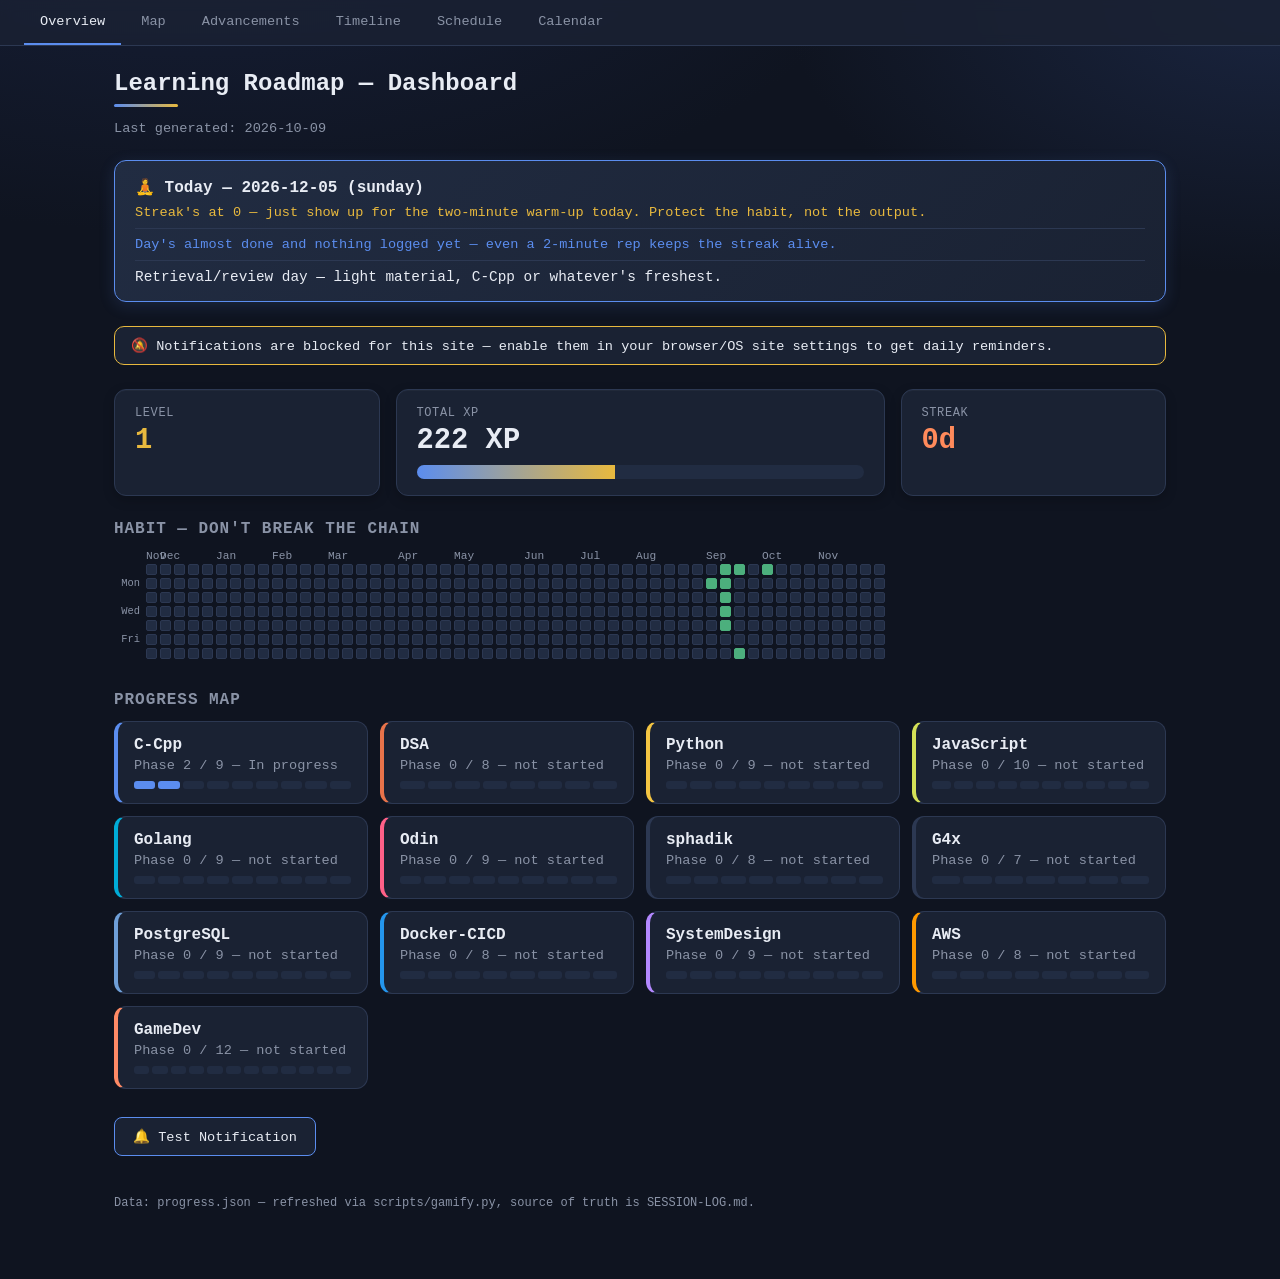
==== commit a6bee250: "Add Calendar page: dated topic-level plan with countdown banner" ====
--- a/index.html
+++ b/index.html
@@ -15,6 +15,7 @@
     <h1>Learning Roadmap — Dashboard</h1>
     <div class="sub" id="generated">loading…</div>
 
+    <div class="cal-banner" id="cal-banner" hidden></div>
     <div class="today-card" id="today-card" hidden></div>
     <div class="notif-banner" id="notif-banner" hidden></div>
 
@@ -70,6 +71,8 @@
   </main>
 
   <script src="nav.js"></script>
+  <script src="calendar.js"></script>
+  <script>renderCalendarBanner(document.getElementById("cal-banner"));</script>
   <script>
     renderNav("index.html");
 
--- a/style.css
+++ b/style.css
@@ -18,6 +18,7 @@
   --c-postgresql: #6f9fd8;
   --c-docker: #2496ed;
   --c-sysdesign: #b388ff;
+  --c-gamedev: #ff8a65;
   --c-aws: #ff9900;
 }
 
@@ -383,3 +384,75 @@
   .timeline { padding-left: 16px; }
   .timeline-item::before { left: -21px; }
 }
+
+/* ---- schedule page ---- */
+.sched-now { background: linear-gradient(135deg, var(--panel2), var(--panel)); border: 1px solid var(--accent); border-radius: 12px; padding: 14px 20px; margin-bottom: 20px; }
+.sched-now .now-label { color: var(--muted); font-size: 0.75rem; text-transform: uppercase; letter-spacing: 0.05em; }
+.sched-now .now-main { display: flex; align-items: center; gap: 12px; margin: 6px 0 2px; flex-wrap: wrap; font-size: 1.1rem; }
+.sched-now .now-left { color: var(--gold); font-weight: bold; }
+.sched-now .now-next { color: var(--muted); font-size: 0.8rem; }
+
+.sched-controls { display: flex; align-items: stretch; gap: 8px; margin-bottom: 10px; }
+.sched-controls > button, .sched-quick button, .day-tabs button {
+  background: var(--panel); color: var(--text); border: 1px solid var(--border); border-radius: 8px;
+  font-family: inherit; font-size: 0.85rem; cursor: pointer; padding: 8px 14px;
+}
+.sched-controls > button:hover, .sched-quick button:hover, .day-tabs button:hover { border-color: var(--accent); }
+.day-tabs { display: flex; gap: 6px; flex: 1; overflow-x: auto; }
+.day-tabs button { flex: 1; min-width: 48px; }
+.day-tabs button.active { background: var(--accent); border-color: var(--accent); color: #0f1420; font-weight: bold; }
+.day-tabs button.is-today:not(.active) { border-color: var(--gold); color: var(--gold); }
+.sched-quick { display: flex; align-items: center; gap: 8px; margin-bottom: 14px; flex-wrap: wrap; }
+.sched-viewing { color: var(--muted); font-size: 0.8rem; margin-left: 4px; }
+
+.sched-legend { display: flex; flex-wrap: wrap; gap: 6px 14px; margin-bottom: 14px; font-size: 0.75rem; color: var(--muted); }
+.legend-item i { display: inline-block; width: 10px; height: 10px; border-radius: 3px; margin-right: 6px; vertical-align: middle; }
+
+.sched-table { width: 100%; border-collapse: collapse; background: var(--panel); border: 1px solid var(--border); border-radius: 10px; overflow: hidden; margin-bottom: 28px; font-size: 0.85rem; }
+.sched-table th { text-align: left; color: var(--muted); font-size: 0.7rem; text-transform: uppercase; letter-spacing: 0.06em; padding: 10px 14px; background: var(--panel2); }
+.sched-table td { padding: 10px 14px; border-top: 1px solid var(--border); vertical-align: top; }
+.sched-table td.t { white-space: nowrap; color: var(--muted); }
+.sched-table td.n, .sched-table .n { color: var(--muted); font-size: 0.8rem; }
+.sched-table tr.past { opacity: 0.45; }
+.sched-table tr.now { background: rgba(91, 141, 239, 0.14); box-shadow: inset 3px 0 0 var(--accent); }
+#week-table tr { cursor: pointer; }
+.chip { display: inline-block; padding: 2px 10px; border-radius: 999px; border: 1px solid var(--chip); background: color-mix(in srgb, var(--chip) 18%, transparent); }
+@media (max-width: 600px) { .sched-table td.n, .sched-table th:nth-child(3) { display: none; } #week-table td.n, #week-table th:nth-child(4) { display: table-cell; } }
+
+/* ---- Calendar page + countdown banner (calendar.html / calendar.js) ---- */
+.cal-banner { background: var(--panel); border: 1px solid var(--border); border-left: 3px solid var(--accent); border-radius: 8px; padding: 10px 14px; margin-bottom: 18px; font-size: 0.85rem; }
+.cal-msg { padding: 3px 0; }
+.cal-msg.phase { color: var(--text); font-weight: bold; }
+.cal-msg.topic { color: var(--muted); }
+.cal-msg.milestone { color: var(--green); }
+.cal-msg.warn { color: #ff8a5b; }
+.cal-more { display: inline-block; margin-top: 4px; font-size: 0.75rem; color: var(--accent); text-decoration: none; }
+.cal-ms-row { display: grid; grid-template-columns: repeat(auto-fit, minmax(210px, 1fr)); gap: 10px; }
+.cal-ms { background: var(--panel); border: 1px solid var(--border); border-radius: 8px; padding: 10px 12px; }
+.cal-ms.ok { border-left: 3px solid var(--green); }
+.cal-ms.late { border-left: 3px solid #ff8a5b; }
+.cal-ms-label { font-size: 0.8rem; color: var(--muted); }
+.cal-ms-days { font-size: 1.3rem; font-weight: bold; margin: 4px 0 2px; }
+.cal-ms-sub { font-size: 0.75rem; color: var(--muted); }
+.cal-head { display: flex; align-items: center; gap: 10px; margin-bottom: 8px; }
+.cal-head h2 { flex: 1; text-align: center; }
+.cal-head button { background: var(--panel2); color: var(--text); border: 1px solid var(--border); border-radius: 6px; padding: 4px 12px; cursor: pointer; font: inherit; }
+.cal-head button:hover { border-color: var(--accent); }
+.cal-legend { color: var(--muted); font-size: 0.75rem; margin-bottom: 8px; }
+.cal-grid { display: grid; grid-template-columns: repeat(7, minmax(0, 1fr)); gap: 4px; }
+.cal-dow { text-align: center; font-size: 0.7rem; color: var(--muted); padding: 2px 0; text-transform: uppercase; }
+.cal-cell { background: var(--panel); border: 1px solid var(--border); border-radius: 6px; min-height: 76px; padding: 4px; cursor: pointer; overflow: hidden; }
+.cal-cell.blank { background: transparent; border-color: transparent; cursor: default; }
+.cal-cell:hover:not(.blank) { border-color: var(--accent); }
+.cal-cell.today { border-color: var(--gold); box-shadow: inset 0 0 0 1px var(--gold); }
+.cal-cell.sel { background: var(--panel2); border-color: var(--accent); }
+.cal-num { font-size: 0.7rem; color: var(--muted); margin-bottom: 2px; }
+.cal-chip { display: block; font-size: 0.65rem; line-height: 1.25; padding: 1px 4px; margin-top: 2px; border-radius: 3px; background: color-mix(in srgb, var(--chip) 30%, transparent); border-left: 3px solid var(--chip); white-space: nowrap; overflow: hidden; text-overflow: ellipsis; }
+.cal-chip.opt { background: transparent; border: 1px dashed var(--chip); border-left: 3px dashed var(--chip); opacity: 0.75; }
+.cal-more-chip { font-size: 0.65rem; color: var(--muted); }
+.cal-agenda { margin-top: 14px; }
+.cal-item { background: var(--panel); border: 1px solid var(--border); border-left: 3px solid var(--chip); border-radius: 6px; padding: 8px 10px; margin-top: 6px; font-size: 0.85rem; }
+.cal-item.opt { border-left-style: dashed; opacity: 0.8; }
+.cal-item .muted { color: var(--muted); }
+.cal-dot { display: inline-block; width: 8px; height: 8px; border-radius: 50%; margin-right: 6px; }
+@media (max-width: 600px) { .cal-cell { min-height: 58px; } .cal-chip { font-size: 0.6rem; } }
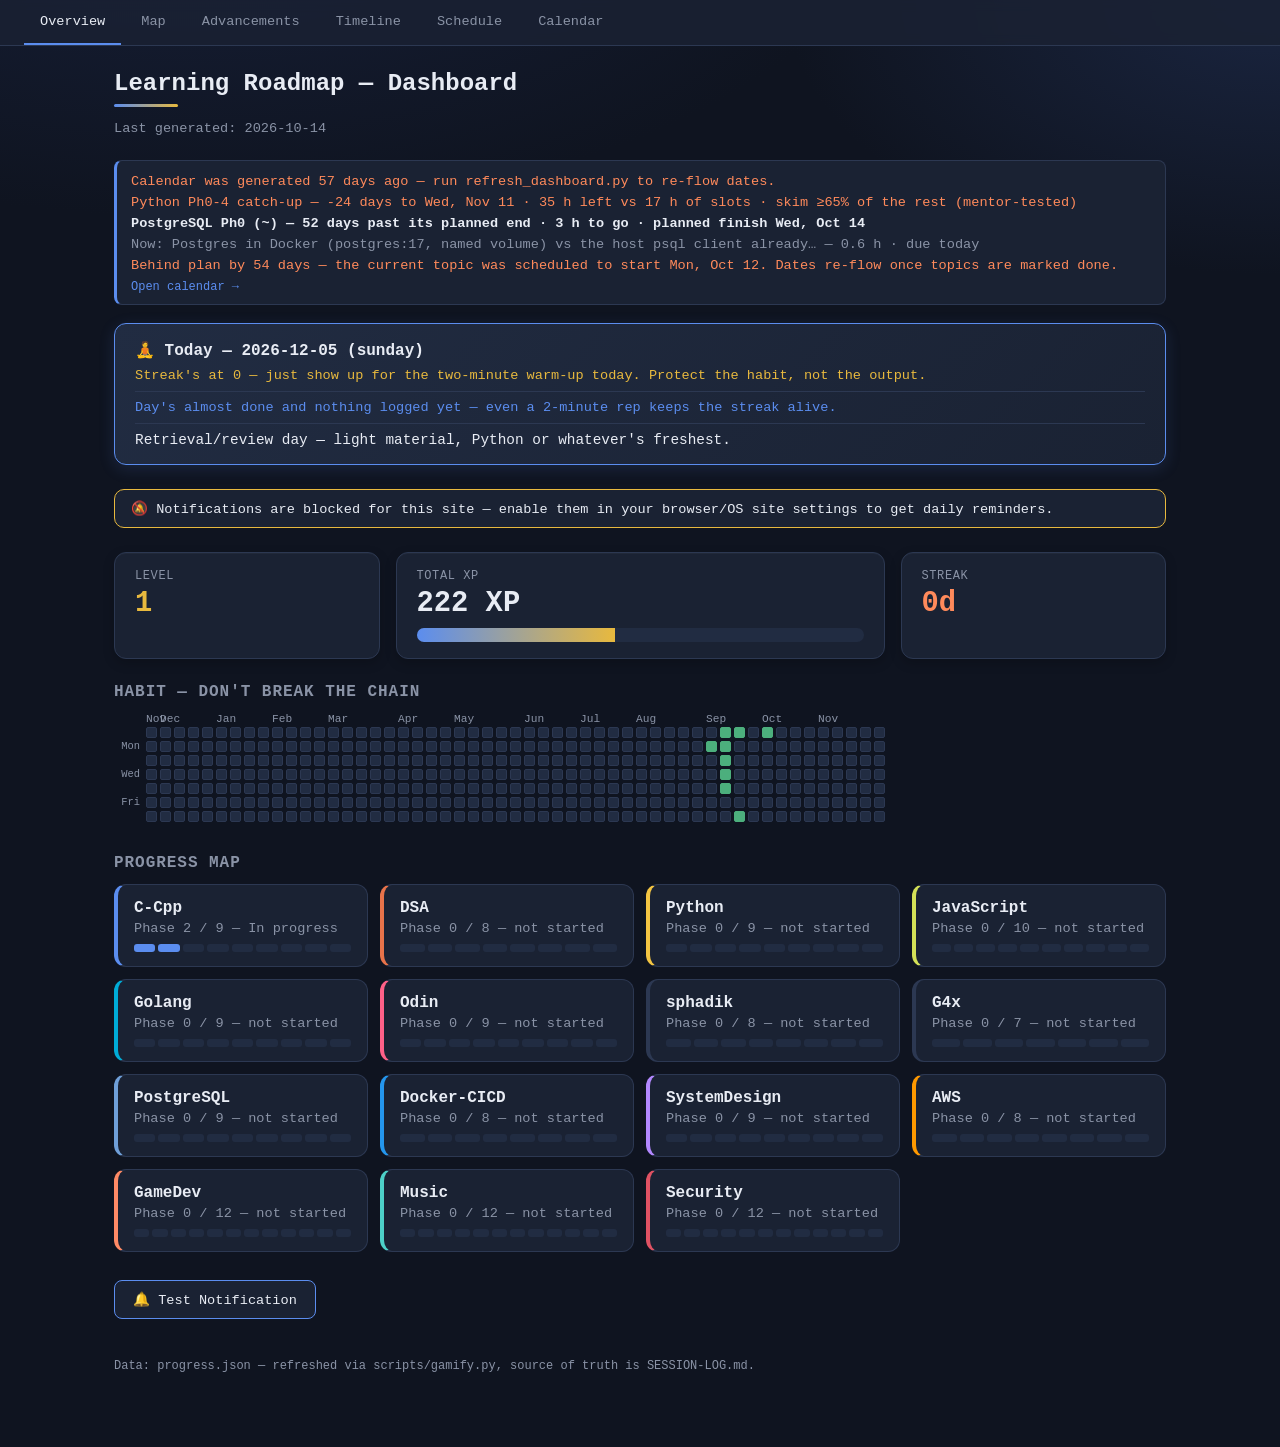
==== commit 5019bda8: "Add phase syllabus modal, Music and Security subjects - phase-modal.js + syllabus.json: click a phas" ====
--- a/index.html
+++ b/index.html
@@ -71,6 +71,7 @@
   </main>
 
   <script src="nav.js"></script>
+  <script src="phase-modal.js"></script>
   <script src="calendar.js"></script>
   <script>renderCalendarBanner(document.getElementById("cal-banner"));</script>
   <script>
@@ -90,11 +91,13 @@
       for (const [subject, info] of Object.entries(data.subjects)) {
         const card = document.createElement("div");
         card.className = "subject-card" + (info.finished ? " finished" : "");
+        card.dataset.subject = subject; card.dataset.phase = Math.min(info.phase, info.max_phase);
+        card.title = "Open current phase syllabus";
         card.style.setProperty("--subject-color", SUBJECT_COLOR[subject] || "var(--border)");
         const dots = Array.from({ length: info.max_phase }, (_, i) => {
           const filled = i < info.phase;
           const cls = info.finished ? "finished" : filled ? "filled" : "";
-          return `<div class="phase-dot ${cls}"></div>`;
+          return `<div class="phase-dot ${cls}" data-subject="${subject}" data-phase="${i}" title="Phase ${i}"></div>`;
         }).join("");
         card.innerHTML = `
           <div class="subject-name">${subject} ${info.finished ? '<span class="check">✓</span>' : ""}</div>
--- a/style.css
+++ b/style.css
@@ -19,6 +19,8 @@
   --c-docker: #2496ed;
   --c-sysdesign: #b388ff;
   --c-gamedev: #ff8a65;
+  --c-music: #4dd0c8;
+  --c-security: #e05263;
   --c-aws: #ff9900;
 }
 
@@ -456,3 +458,29 @@
 .cal-item .muted { color: var(--muted); }
 .cal-dot { display: inline-block; width: 8px; height: 8px; border-radius: 50%; margin-right: 6px; }
 @media (max-width: 600px) { .cal-cell { min-height: 58px; } .cal-chip { font-size: 0.6rem; } }
+.cal-chip.cu { background: color-mix(in srgb, var(--chip) 30%, transparent); border: 1px solid var(--gold); border-left: 3px solid var(--gold); opacity: 1; }
+.cal-item.cu { border-left-color: var(--gold); }
+
+/* phase syllabus modal (phase-modal.js) */
+[data-subject][data-phase] { cursor: pointer; }
+tr[data-subject][data-phase]:hover { background: var(--panel2); }
+.cal-item[data-phase]:hover { border-color: var(--accent); }
+.pm-overlay { position: fixed; inset: 0; background: rgba(0, 0, 0, 0.6); z-index: 100; display: flex; align-items: center; justify-content: center; padding: 16px; }
+.pm-overlay[hidden] { display: none; }
+.pm { background: var(--panel); border: 1px solid var(--border); border-top: 3px solid var(--pm-color, var(--accent)); border-radius: 10px; width: min(760px, 100%); max-height: 88vh; display: flex; flex-direction: column; }
+.pm-head { display: flex; align-items: flex-start; gap: 12px; padding: 14px 18px 8px; }
+.pm-head h2 { flex: 1; margin: 0; font-size: 1.05rem; }
+.pm-x { background: none; border: 0; color: var(--muted); font-size: 1.6rem; line-height: 1; cursor: pointer; }
+.pm-x:hover { color: var(--text); }
+.pm-body { overflow-y: auto; padding: 4px 18px 14px; font-size: 0.88rem; line-height: 1.5; }
+.pm-body ul { margin: 4px 0; padding-left: 20px; }
+.pm-body li { margin: 3px 0; }
+.pm-body code { background: var(--panel2); border-radius: 4px; padding: 1px 5px; font-size: 0.82em; }
+.pm-body p { margin: 8px 0; }
+.pm-body h4 { margin: 12px 0 4px; color: var(--muted); }
+.pm-body blockquote { margin: 8px 0; padding-left: 10px; border-left: 3px solid var(--border); color: var(--muted); }
+.pm-foot { display: flex; align-items: center; justify-content: space-between; gap: 10px; padding: 10px 18px; border-top: 1px solid var(--border); }
+.pm-foot button { background: var(--panel2); color: var(--text); border: 1px solid var(--border); border-radius: 6px; padding: 4px 12px; cursor: pointer; font: inherit; }
+.pm-foot button:hover:not(:disabled) { border-color: var(--accent); }
+.pm-foot button:disabled { opacity: 0.35; cursor: default; }
+.pm-pos { color: var(--muted); font-size: 0.75rem; }
